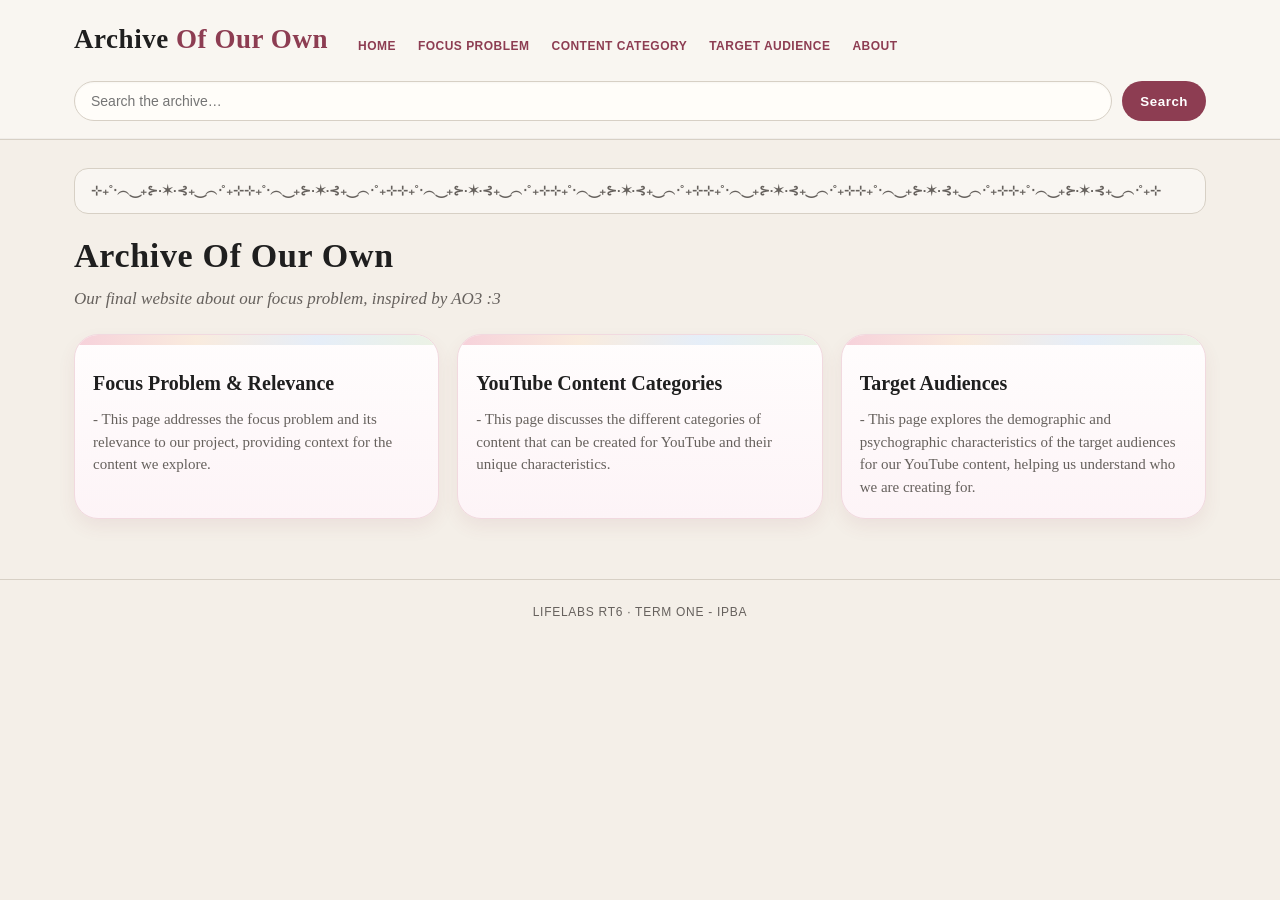
==== index.html @ dc232d47 "first commit" ====
<!doctype html>
<html>
  <head>
    <meta charset="utf-8" />
    <meta name="viewport" content="width=device-width,initial-scale=1" />
    <title>Archive Of Our Own --- RT6 LIFELABS</title>
    <link rel="icon" type="image/svg+xml" href="favicon.svg" />
    <link rel="stylesheet" href="style.css" />
  </head>
  <body>
    <div class="loader-screen" id="loaderScreen" aria-live="polite">
      <div class="loader-content">
        <div class="loader-spinner"></div>
        <p>Loading archive...</p>
      </div>
    </div>
    <header>
      <div class="top">
        <a class="logo" href="index.html"
          >Archive <span>Of Our Own</span></a
        >
        <nav>
          <a href="index.html">Home</a><a href="focus.html">Focus Problem</a
          ><a href="category.html">Content Category</a
          ><a href="audience.html">Target Audience</a
          ><a href="about.html">About</a>
        </nav>
      </div>
      <form id="searchForm" class="search">
        <input
          id="search"
          placeholder="Search the archive…"
          aria-label="Search"
        /><button>Search</button>
      </form>
    </header>
    <div class="wrap">
      <div class="notice">
        <strong>⊹₊˚‧︵‿₊⊱·✶·⊰₊‿︵‧˚₊⊹⊹₊˚‧︵‿₊⊱·✶·⊰₊‿︵‧˚₊⊹⊹₊˚‧︵‿₊⊱·✶·⊰₊‿︵‧˚₊⊹⊹₊˚‧︵‿₊⊱·✶·⊰₊‿︵‧˚₊⊹⊹₊˚‧︵‿₊⊱·✶·⊰₊‿︵‧˚₊⊹⊹₊˚‧︵‿₊⊱·✶·⊰₊‿︵‧˚₊⊹⊹₊˚‧︵‿₊⊱·✶·⊰₊‿︵‧˚₊⊹</strong>
      </div>
      <h1>Archive Of Our Own</h1>
      <p class="sub">
        Our final website about our focus problem, inspired by AO3 :3
      </p>
      <div class="cardgrid">
        <a class="card" href="focus.html"
          ><h2>Focus Problem & Relevance</h2>
          <p>
            - This page addresses the focus problem and its relevance to our project, providing context for the content we explore.
          </p></a
        ><a class="card" href="category.html"
          ><h2>YouTube Content Categories</h2>
          <p>- This page discusses the different categories of content that can be created for YouTube and their unique characteristics.</p></a
        ><a class="card" href="audience.html"
          ><h2>Target Audiences</h2>
          <p>
            - This page explores the demographic and psychographic characteristics of the target audiences for our YouTube content, helping us understand who we are creating for.
          </p></a
        >
      </div>
    </div>
    <footer>
      LIFELABS RT6 · TERM ONE - IPBA
    </footer>
    <script>
      const loader = document.getElementById("loaderScreen");
      const showLoader = () => {
        if (!loader) return;
        loader.classList.remove("hidden");
      };
      const hideLoader = () => {
        if (!loader) return;
        loader.classList.add("hidden");
      };

      window.addEventListener("load", () => {
        setTimeout(hideLoader, 250);
      });

      document.querySelectorAll("a[href]").forEach((link) => {
        const href = link.getAttribute("href") || "";
        if (!href || href.startsWith("#") || href.startsWith("mailto:") || href.startsWith("tel:")) {
          return;
        }
        if (href.startsWith("http://") || href.startsWith("https://")) {
          if (!href.startsWith(window.location.origin)) {
            return;
          }
        }
        link.addEventListener("click", showLoader);
      });

      document.querySelectorAll("form").forEach((form) => {
        form.addEventListener("submit", showLoader);
      });
    </script>
  </body>
</html>
---- style.css ----
:root {
  --paper: #f4efe8;
  --paper-strong: #f9f6f1;
  --panel: #fffdf9;
  --ink: #1f1f1f;
  --muted: #66615d;
  --line: #d7d0c5;
  --accent: #8d3d52;
  --accent-dark: #5b2d3a;
  --accent-soft: #efe0e5;
  --shadow: rgba(31, 31, 31, 0.06);
  --white: #fff;
}
* {
  box-sizing: border-box;
}
body {
  margin: 0;
  background: var(--paper);
  color: var(--ink);
  font:
    15px Georgia,
    "Times New Roman",
    serif;
  line-height: 1.6;
}
.loader-screen {
  position: fixed;
  inset: 0;
  z-index: 9999;
  display: grid;
  place-items: center;
  background: rgba(244, 239, 232, 0.96);
  backdrop-filter: blur(3px);
  transition: opacity 0.5s ease, visibility 0.5s ease;
}
.loader-screen.hidden {
  opacity: 0;
  visibility: hidden;
}
.loader-content {
  display: flex;
  flex-direction: column;
  align-items: center;
  gap: 12px;
  color: var(--accent-dark);
  font-family: Arial, sans-serif;
  letter-spacing: 0.08em;
  text-transform: uppercase;
  font-size: 12px;
  font-weight: 700;
}
.loader-spinner {
  width: 52px;
  height: 52px;
  border: 4px solid rgba(141, 61, 82, 0.2);
  border-top: 4px solid var(--accent);
  border-radius: 50%;
  animation: spin 0.9s linear infinite;
}
@keyframes spin {
  to {
    transform: rotate(360deg);
  }
}
a {
  color: var(--accent);
  text-decoration: none;
}
a:hover {
  text-decoration: underline;
}
header {
  border-bottom: 1px solid var(--line);
  background: var(--paper-strong);
  box-shadow: inset 0 -1px 0 rgba(31, 31, 31, 0.04);
}
.top {
  max-width: 1180px;
  margin: auto;
  padding: 18px 24px 10px;
  display: flex;
  align-items: end;
  gap: 30px;
}
.logo {
  font-size: 27px;
  font-weight: bold;
  color: var(--ink);
  white-space: nowrap;
  letter-spacing: 0.02em;
}
.logo span {
  color: var(--accent);
}
nav {
  display: flex;
  gap: 22px;
  flex-wrap: wrap;
  padding-bottom: 5px;
}
nav a {
  font-family: Arial, sans-serif;
  font-weight: 700;
  font-size: 12px;
  letter-spacing: 0.04em;
  text-transform: uppercase;
  transition: transform 0.2s ease, color 0.2s ease;
  display: inline-block;
}
nav a:hover,
nav a:focus,
nav a.active,
nav a[aria-current="page"] {
  transform: scale(1.1);
  color: var(--accent-dark);
}
.search {
  max-width: 1180px;
  margin: auto;
  padding: 10px 24px 18px;
  display: flex;
  gap: 10px;
}
.search input {
  flex: 1;
  padding: 11px 16px;
  border: 1px solid var(--line);
  background: var(--panel);
  border-radius: 999px;
  font:
    14px Arial,
    sans-serif;
  color: var(--ink);
  box-shadow: inset 0 1px 2px rgba(0, 0, 0, 0.03);
}
.search button,
.btn {
  background: var(--accent);
  color: #fff;
  border: 0;
  padding: 10px 18px;
  font-weight: bold;
  cursor: pointer;
  border-radius: 999px;
  letter-spacing: 0.04em;
}
.wrap {
  max-width: 1180px;
  margin: 0 auto;
  padding: 28px 24px 60px;
}
.notice {
  border: 1px solid var(--line);
  background: rgba(255, 255, 255, 0.4);
  padding: 13px 16px;
  margin-bottom: 22px;
  border-radius: 14px;
  font:
    13px Arial,
    sans-serif;
  color: var(--muted);
}
.layout {
  display: grid;
  grid-template-columns: 220px 1fr;
  gap: 28px;
}
.sidebar {
  border-right: 1px solid var(--line);
  padding-right: 22px;
}
.sidebar h3 {
  font:
    700 12px Arial,
    sans-serif;
  text-transform: uppercase;
  letter-spacing: 0.08em;
  margin: 0 0 12px;
}
.sidebar a {
  display: block;
  padding: 7px 0;
  border-bottom: 1px dotted #ccc;
}
h1 {
  font-size: 34px;
  margin: 0 0 8px;
  line-height: 1.2;
  font-weight: 700;
  letter-spacing: 0.02em;
}
.sub {
  color: var(--muted);
  margin: 0 0 22px;
  font-size: 17px;
  font-style: italic;
}
.reference {
  background: #fff;
  border: 1px solid var(--line);
  padding: 10px;
  margin-bottom: 24px;
  border-radius: 18px;
  box-shadow: 0 1px 2px var(--shadow);
}
.reference img {
  width: 100%;
  display: block;
  border-radius: 12px;
}
.list {
  border-top: 2px solid var(--ink);
}
.item {
  background: #fff;
  border-bottom: 1px solid var(--line);
  padding: 18px 16px;
  border-radius: 16px;
}
.item h2 {
  font-size: 21px;
  margin: 0 0 6px;
}
.meta {
  font:
    12px Arial,
    sans-serif;
  color: var(--muted);
  margin-bottom: 10px;
}
.tags {
  display: flex;
  gap: 7px;
  flex-wrap: wrap;
}
.tag {
  background: #eeeae4;
  padding: 4px 8px;
  border-radius: 2px;
  font:
    12px Arial,
    sans-serif;
}
.empty {
  padding: 35px;
  background: #fff;
  border: 1px solid var(--line);
  text-align: center;
  border-radius: 16px;
}
.cardgrid {
  display: grid;
  grid-template-columns: repeat(3, 1fr);
  gap: 18px;
}
.card-link {
  display: block;
  color: inherit;
  text-decoration: none;
}
.card-link:hover {
  text-decoration: none;
}
.card {
  background: linear-gradient(180deg, #fffdfd 0%, #fdf4f7 100%);
  border: 1px solid #f1d9df;
  padding: 20px 18px;
  border-radius: 24px;
  box-shadow: 0 8px 18px rgba(141, 61, 82, 0.08);
  transition: transform 0.18s ease, box-shadow 0.18s ease, border-color 0.18s ease;
  position: relative;
  overflow: hidden;
  height: 100%;
}
.card::before {
  content: "";
  position: absolute;
  inset: 0 auto auto 0;
  width: 100%;
  height: 10px;
  background: linear-gradient(90deg, #f4c6d2, #f8e7d6, #dfeaf7, #e7f0de);
  opacity: 0.8;
}
.card:hover {
  transform: translateY(-4px) scale(1.01);
  box-shadow: 0 10px 22px rgba(141, 61, 82, 0.12);
  border-color: #e6a7ba;
  text-decoration: none;
}
.card h2 {
  margin: 12px 0 9px;
  font-size: 20px;
  color: var(--ink);
}
.card p {
  color: var(--muted);
  line-height: 1.5;
  margin: 0;
}
footer {
  border-top: 1px solid var(--line);
  padding: 25px;
  text-align: center;
  color: var(--muted);
  font:
    12px Arial,
    sans-serif;
  letter-spacing: 0.06em;
}
@media (max-width: 800px) {
  .layout {
    grid-template-columns: 1fr;
  }
  .sidebar {
    border-right: 0;
    border-bottom: 1px solid var(--line);
    padding: 0 0 16px;
  }
  .cardgrid {
    grid-template-columns: 1fr;
  }
  .top {
    align-items: flex-start;
    flex-direction: column;
    gap: 12px;
  }
}
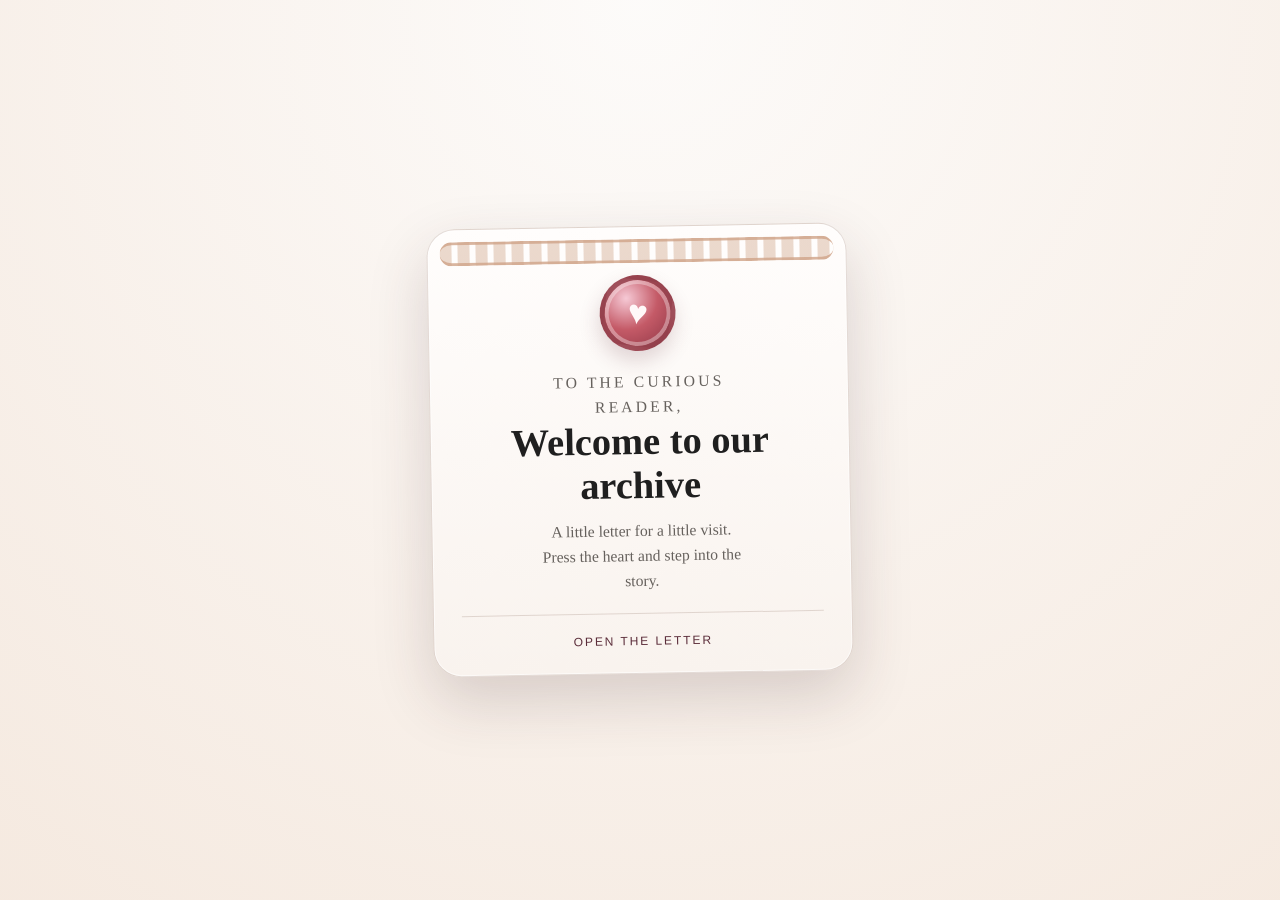
==== commit ec240645: "Update website content" ====
--- a/index.html
+++ b/index.html
@@ -8,6 +8,23 @@
     <link rel="stylesheet" href="style.css" />
   </head>
   <body>
+    <div class="entry-screen" id="entryScreen" aria-live="polite">
+      <div class="letter-card" id="letterCard" role="button" tabindex="0" aria-label="Open the archive">
+        <div class="letter-frills" aria-hidden="true"></div>
+        <div class="letter-topline">
+          <span class="stamp" aria-hidden="true">♥</span>
+        </div>
+        <div class="letter-body">
+          <p class="letter-to">To the curious reader,</p>
+          <h2>Welcome to our archive</h2>
+          <p>
+            A little letter for a little visit. Press the heart and step into the story.
+          </p>
+        </div>
+        <div class="letter-footer">Open the letter</div>
+      </div>
+    </div>
+
     <div class="loader-screen" id="loaderScreen" aria-live="polite">
       <div class="loader-content">
         <div class="loader-spinner"></div>
@@ -64,6 +81,9 @@
     </footer>
     <script>
       const loader = document.getElementById("loaderScreen");
+      const entryScreen = document.getElementById("entryScreen");
+      const letterCard = document.getElementById("letterCard");
+
       const showLoader = () => {
         if (!loader) return;
         loader.classList.remove("hidden");
@@ -72,6 +92,30 @@
         if (!loader) return;
         loader.classList.add("hidden");
       };
+
+      const openArchive = () => {
+        if (!entryScreen || !letterCard) return;
+        localStorage.setItem("archive-entry", "seen");
+        entryScreen.classList.add("hidden");
+        window.location.hash = "home";
+      };
+
+      if (entryScreen && letterCard) {
+        const hasSeenEntry = localStorage.getItem("archive-entry") === "seen";
+        if (hasSeenEntry) {
+          entryScreen.classList.add("hidden");
+        } else {
+          entryScreen.classList.remove("hidden");
+        }
+
+        letterCard.addEventListener("click", openArchive);
+        letterCard.addEventListener("keydown", (event) => {
+          if (event.key === "Enter" || event.key === " ") {
+            event.preventDefault();
+            openArchive();
+          }
+        });
+      }
 
       window.addEventListener("load", () => {
         setTimeout(hideLoader, 250);
--- a/style.css
+++ b/style.css
@@ -23,6 +23,115 @@
     "Times New Roman",
     serif;
   line-height: 1.6;
+}
+.entry-screen {
+  position: fixed;
+  inset: 0;
+  z-index: 10000;
+  display: grid;
+  place-items: center;
+  background:
+    radial-gradient(circle at top, rgba(255, 255, 255, 0.8), rgba(245, 233, 223, 0.9)),
+    linear-gradient(135deg, #f1e7df, #f9f4ee);
+  transition: opacity 0.6s ease, visibility 0.6s ease;
+}
+.entry-screen.hidden {
+  opacity: 0;
+  visibility: hidden;
+  pointer-events: none;
+}
+.letter-card {
+  position: relative;
+  width: min(90vw, 420px);
+  background: linear-gradient(180deg, #fffdfc 0%, #f9f3ee 100%);
+  border: 1px solid rgba(120, 85, 71, 0.2);
+  border-radius: 28px;
+  padding: 28px 28px 22px;
+  box-shadow:
+    0 24px 60px rgba(68, 40, 47, 0.18),
+    inset 0 0 0 1px rgba(255, 255, 255, 0.6);
+  cursor: pointer;
+  transform: rotate(-1deg);
+  transition: transform 0.2s ease, box-shadow 0.2s ease;
+}
+.letter-card:hover,
+.letter-card:focus-visible {
+  transform: rotate(0deg) translateY(-3px);
+  box-shadow:
+    0 28px 70px rgba(68, 40, 47, 0.2),
+    inset 0 0 0 1px rgba(255, 255, 255, 0.7);
+}
+.letter-card:focus-visible {
+  outline: 3px solid rgba(141, 61, 82, 0.35);
+  outline-offset: 4px;
+}
+.letter-frills {
+  position: absolute;
+  inset: 12px 12px auto 12px;
+  height: 24px;
+  border-top: 3px solid rgba(208, 163, 136, 0.8);
+  border-bottom: 3px solid rgba(208, 163, 136, 0.8);
+  border-radius: 18px;
+  background: repeating-linear-gradient(
+    90deg,
+    rgba(205, 162, 135, 0.4),
+    rgba(205, 162, 135, 0.4) 12px,
+    rgba(255, 255, 255, 0.3) 12px,
+    rgba(255, 255, 255, 0.3) 18px
+  );
+}
+.letter-topline {
+  display: flex;
+  justify-content: center;
+  padding-top: 20px;
+}
+.stamp {
+  width: 76px;
+  height: 76px;
+  display: grid;
+  place-items: center;
+  border-radius: 50%;
+  background: radial-gradient(circle at 30% 30%, #f6c9d5, #c45a67 48%, #8e3645 100%);
+  border: 5px solid rgba(145, 64, 76, 0.8);
+  box-shadow: inset 0 0 0 4px rgba(255, 255, 255, 0.35), 0 10px 20px rgba(94, 46, 57, 0.18);
+  color: #fff8f9;
+  font-size: 34px;
+  font-weight: bold;
+  transform: rotate(8deg);
+}
+.letter-body {
+  padding-top: 18px;
+  text-align: center;
+  color: var(--ink);
+}
+.letter-to {
+  margin: 0 0 10px;
+  font-size: 12px;
+  letter-spacing: 0.2em;
+  text-transform: uppercase;
+  color: var(--muted);
+}
+.letter-body h2 {
+  margin: 0 0 10px;
+  font-size: clamp(1.7rem, 4vw, 2.4rem);
+  line-height: 1.15;
+}
+.letter-body p {
+  margin: 0 auto;
+  max-width: 26ch;
+  color: var(--muted);
+  font-size: 0.98rem;
+}
+.letter-footer {
+  margin-top: 20px;
+  padding-top: 18px;
+  border-top: 1px solid rgba(120, 85, 71, 0.2);
+  text-align: center;
+  font-family: Arial, sans-serif;
+  font-size: 12px;
+  letter-spacing: 0.16em;
+  text-transform: uppercase;
+  color: var(--accent-dark);
 }
 .loader-screen {
   position: fixed;
